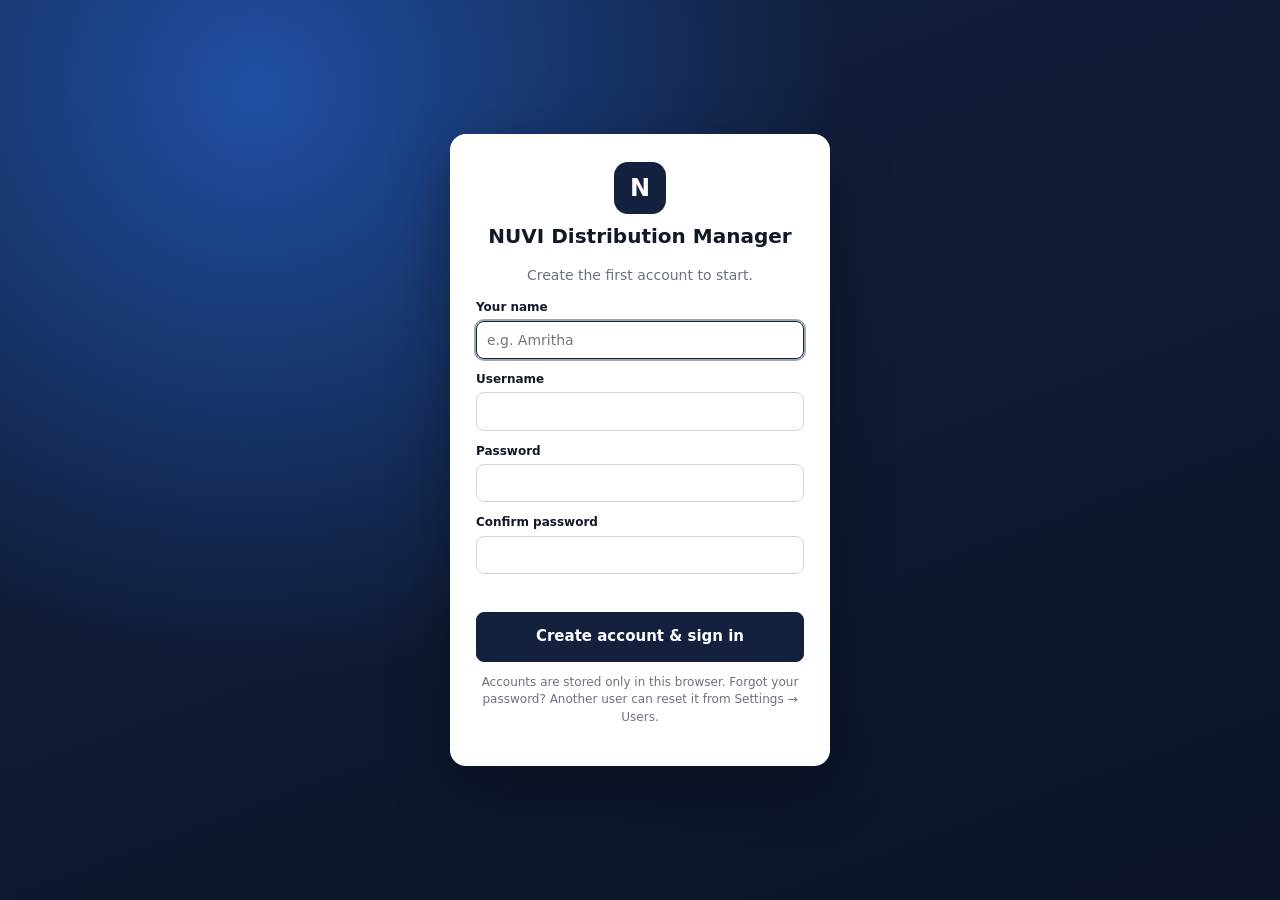
==== client/index.html @ f54bb312 "Step 4: client extension skeleton connected to Supabase Co-Authored-By: Claude Opus 5.5 <noreply@ant" ====
<!doctype html>
<html lang="en">
<head>
  <meta charset="utf-8">
  <meta name="viewport" content="width=device-width, initial-scale=1">
  <title>NUVI Distribution Manager</title>
  <link rel="stylesheet" href="css/styles.css">
</head>
<body>
  <div id="app"><p style="padding:24px">Loading…</p></div>
  <div id="toasts"></div>

  <!-- Classic scripts (no modules) so the page also opens directly from disk. -->
  <script src="lib/supabase.js"></script>
  <script src="js/config.js"></script>
  <script src="js/db.js"></script>
  <script src="js/store.js"></script>
  <script src="js/engine.js"></script>
  <script src="js/app.js"></script>
</body>
</html>
---- client/css/styles.css ----
/* NUVI Distribution Manager — prototype styles
   Full browser layout: sidebar + content. Collapses to a top menu below 860 px.
   --biz = colour of the selected profile. */
:root {
  --biz: #d97706;
  --navy: #13213f;
  --bg: #f4f5f7; --card: #ffffff; --text: #111827; --muted: #6b7280; --line: #e5e7eb;
  --ok: #15803d; --warn: #d97706; --bad: #b91c1c; --info: #2563eb;
  --radius: 10px;
  color-scheme: light;
}
* { box-sizing: border-box; }
html, body { margin: 0; }
body { background: var(--bg); color: var(--text); font: 14px/1.45 system-ui, -apple-system, "Segoe UI", "Noto Sans Sinhala", "Iskoola Pota", sans-serif; }
button, input, select, textarea { font: inherit; color: inherit; }
h1 { font-size: 20px; margin: 4px 0; text-align: center; }
h2 { font-size: 20px; margin: 0; } h3 { font-size: 15px; margin: 0 0 10px; }
.muted { color: var(--muted); } .small { font-size: 12px; } .b { font-weight: 600; }
.center { text-align: center; } .right { text-align: right; } .nowrap { white-space: nowrap; }
.mb { margin-bottom: 10px; } .mt { margin-top: 10px; }
.row { display: flex; align-items: center; } .between { justify-content: space-between; } .gap { gap: 8px; } .wrap { flex-wrap: wrap; } .grow { flex: 1; min-width: 0; }
.grid2 { display: grid; grid-template-columns: repeat(2, minmax(0, 1fr)); gap: 10px; }
.grid3 { display: grid; grid-template-columns: repeat(3, minmax(0, 1fr)); gap: 10px; }
.grid4 { display: grid; grid-template-columns: repeat(4, minmax(0, 1fr)); gap: 8px; }
.two { display: grid; grid-template-columns: repeat(2, minmax(0, 1fr)); gap: 16px; align-items: start; margin-bottom: 16px; }
.two.side-left { grid-template-columns: minmax(300px, 420px) minmax(0, 1fr); }
.narrow { max-width: 640px; margin: 0 auto; }

/* ---------- Login ---------- */
.login-page { min-height: 100vh; display: grid; place-items: center; padding: 24px 16px;
  background: radial-gradient(circle at 20% 10%, #1f4fa3 0, transparent 45%), linear-gradient(160deg, #13213f, #0b1428); }
.login-card { width: 100%; max-width: 380px; background: #fff; border-radius: 16px; padding: 28px 26px; box-shadow: 0 20px 60px rgba(0,0,0,.35); }
.login-logo { width: 52px; height: 52px; margin: 0 auto 8px; border-radius: 14px; background: var(--navy); color: #fff; display: grid; place-items: center; font-weight: 800; font-size: 24px; }
.login-card .err { min-height: 18px; margin-bottom: 8px; }

/* ---------- Shell ---------- */
.shell { display: flex; min-height: 100vh; }
.side { width: 256px; flex: none; background: var(--navy); color: #e5e7eb; display: flex; flex-direction: column; padding: 16px 12px; position: sticky; top: 0; height: 100vh; overflow-y: auto; }
.side-brand { display: flex; gap: 10px; align-items: center; padding: 0 6px 14px; border-bottom: 1px solid rgba(255,255,255,.1); }
.logo { width: 34px; height: 34px; border-radius: 9px; background: var(--biz); color: #fff; display: grid; place-items: center; font-weight: 800; flex: none; }
.brand-title { font-weight: 700; color: #fff; }
.side-sub { font-size: 12px; color: #94a3b8; }
.side-section { text-transform: uppercase; letter-spacing: .06em; font-size: 11px; color: #94a3b8; margin: 16px 6px 6px; }
.profiles { display: flex; flex-direction: column; gap: 4px; }
.profile-btn { display: flex; align-items: center; gap: 8px; width: 100%; padding: 8px 10px; border-radius: 8px; border: 1px solid transparent; background: none; color: #cbd5e1; cursor: pointer; text-align: left; }
.profile-btn:hover { background: rgba(255,255,255,.06); }
.profile-btn.on { background: color-mix(in srgb, var(--pc) 22%, transparent); border-color: var(--pc); color: #fff; font-weight: 600; }
.profile-btn .dot { width: 10px; height: 10px; border-radius: 50%; background: var(--pc); flex: none; }
.ptag-sm { font-size: 10px; font-weight: 700; opacity: .8; }
.side-link { background: none; border: 0; color: #93c5fd; font-size: 12px; text-align: left; padding: 6px 10px; cursor: pointer; }
.side-link:hover { text-decoration: underline; }
.nav-item { display: flex; align-items: center; gap: 10px; width: 100%; padding: 9px 10px; border: 0; border-radius: 8px; background: none; color: #cbd5e1; cursor: pointer; text-align: left; }
.nav-item:hover { background: rgba(255,255,255,.06); color: #fff; }
.nav-item.on { background: #fff; color: var(--navy); font-weight: 600; }
.nav-item .ico { width: 18px; text-align: center; }
.live-dot { width: 8px; height: 8px; border-radius: 50%; background: #22c55e; margin-left: auto; box-shadow: 0 0 0 3px rgba(34,197,94,.25); }
.side-foot { margin-top: auto; padding-top: 14px; border-top: 1px solid rgba(255,255,255,.1); display: flex; gap: 8px; align-items: center; }
.avatar { width: 32px; height: 32px; border-radius: 50%; background: var(--biz); color: #fff; display: grid; place-items: center; font-weight: 700; flex: none; }
.side-foot .b { color: #fff; }
.btn.ghost-light { background: transparent; color: #e5e7eb; border-color: rgba(255,255,255,.25); }
.btn.ghost-light:hover:not(:disabled) { background: rgba(255,255,255,.08); }

.content { flex: 1; min-width: 0; display: flex; flex-direction: column; }
.topbar { position: sticky; top: 0; z-index: 5; background: var(--card); border-bottom: 1px solid var(--line); border-top: 4px solid var(--biz); padding: 10px 24px; display: flex; align-items: center; gap: 12px; }
.top-profile { display: flex; gap: 10px; align-items: center; min-width: 0; }
.menu-toggle { display: none; }
main { padding: 22px 24px 40px; max-width: 1280px; width: 100%; }
.page-title { display: flex; justify-content: space-between; align-items: flex-start; gap: 12px; flex-wrap: wrap; margin-bottom: 16px; }
.running-chip { border: 0; border-radius: 999px; padding: 6px 12px; background: #dbeafe; color: #1e40af; font-size: 12px; font-weight: 600; cursor: pointer; white-space: nowrap; }
.ptag { background: var(--pc); color: #fff; font-weight: 700; font-size: 11px; padding: 4px 7px; border-radius: 6px; flex: none; }
.scrim { display: none; }

@media (max-width: 860px) {
  .side { position: fixed; left: 0; top: 0; z-index: 40; transform: translateX(-100%); transition: transform .2s; box-shadow: 0 0 40px rgba(0,0,0,.3); }
  .side.open { transform: none; }
  .scrim { display: block; position: fixed; inset: 0; background: rgba(15,23,42,.4); z-index: 30; }
  .menu-toggle { display: inline-grid; place-items: center; }
  .topbar { padding: 10px 16px; }
  .top-profile .muted { display: none; }
  main { padding: 16px; }
  .two, .two.side-left { grid-template-columns: minmax(0, 1fr); }
  .running-chip { white-space: normal; }
}

/* ---------- Cards, lists, tables ---------- */
.card { background: var(--card); border: 1px solid var(--line); border-radius: var(--radius); padding: 16px; margin-bottom: 16px; }
.two > .card, .two > div > .card:last-child { margin-bottom: 0; }
.two > div > .card { margin-bottom: 16px; }
details.card > summary { cursor: pointer; font-weight: 600; }
details.card[open] > summary { margin-bottom: 8px; }
.list { display: flex; flex-direction: column; gap: 6px; }
.list.scroll { max-height: 460px; overflow-y: auto; }
.list-row { display: flex; gap: 10px; align-items: center; background: var(--card); border: 1px solid var(--line); border-radius: 8px; padding: 9px 10px; text-align: left; width: 100%; }
.list-row.dim, tr.dim { opacity: .55; }
.list-row.hl { border-color: var(--biz); background: color-mix(in srgb, var(--biz) 7%, #fff); }
.list-row.check { cursor: pointer; align-items: flex-start; }
.list-row.check:hover { border-color: var(--biz); }
.list-row.check input { margin-top: 3px; width: 16px; height: 16px; accent-color: var(--biz); flex: none; }
.check-grid { display: grid; grid-template-columns: repeat(auto-fill, minmax(240px, 1fr)); gap: 8px; margin: 10px 0; }
.note { background: #fefce8; border: 1px solid #fde68a; border-radius: 6px; padding: 5px 8px; margin-top: 6px; font-size: 13px; }
.empty, .empty-cell { text-align: center; color: var(--muted); padding: 28px 10px; }
.empty { border: 1px dashed var(--line); border-radius: var(--radius); }
ul.plain { margin: 0; padding-left: 18px; }
.kv { display: grid; grid-template-columns: auto 1fr; gap: 6px 14px; } .kv span { color: var(--muted); }
.toolbar { display: flex; gap: 8px; flex-wrap: wrap; margin-bottom: 10px; }
.toolbar input { min-width: 200px; } .toolbar select { width: auto; min-width: 150px; }
.table-wrap { overflow: auto; border: 1px solid var(--line); border-radius: 8px; }
.table-wrap.tall { max-height: 50vh; }
table { width: 100%; border-collapse: collapse; }
.tbl th, .tbl td { text-align: left; padding: 9px 12px; border-bottom: 1px solid var(--line); vertical-align: middle; }
.tbl td.right, .tbl th.right { text-align: right; }
.tbl th { background: #f9fafb; font-size: 12px; color: var(--muted); font-weight: 600; position: sticky; top: 0; white-space: nowrap; }
.tbl tbody tr:last-child td { border-bottom: 0; }
.tbl.clickable tbody tr { cursor: pointer; } .tbl.clickable tbody tr:hover { background: #f9fafb; }
.url { display: block; word-break: break-all; text-decoration: none; } a.url:hover { text-decoration: underline; }

/* ---------- Stats ---------- */
.stats { display: grid; grid-template-columns: repeat(auto-fit, minmax(180px, 1fr)); gap: 12px; margin-bottom: 16px; }
.stat { background: var(--card); border: 1px solid var(--line); border-radius: var(--radius); padding: 14px; text-align: left; cursor: pointer; min-width: 0; }
.stat:hover { border-color: var(--biz); }
.stat-num { font-size: 28px; font-weight: 800; color: color-mix(in srgb, var(--biz) 80%, #000); }

/* ---------- Badges, chips, banners ---------- */
.badge { display: inline-block; white-space: nowrap; font-size: 11px; font-weight: 600; padding: 2px 8px; border-radius: 999px; color: var(--c); background: color-mix(in srgb, var(--c) 13%, #fff); border: 1px solid color-mix(in srgb, var(--c) 30%, #fff); }
.chip { display: inline-block; font-size: 11px; margin-top: 4px; padding: 1px 7px; border-radius: 6px; }
.chip.ok { background: #dcfce7; color: #166534; } .chip.warn { background: #fef3c7; color: #92400e; }
.r-VALID { color: var(--ok); } .r-INVALID { color: var(--bad); } .r-DUPLICATE { color: var(--warn); }
.banner { display: flex; justify-content: space-between; align-items: center; gap: 12px; flex-wrap: wrap; border-radius: var(--radius); padding: 12px 14px; margin-bottom: 14px; }
.banner.info { background: #eff6ff; border: 1px solid #bfdbfe; }
.banner.warn { background: #fffbeb; border: 1px solid #fcd34d; }

/* ---------- Forms ---------- */
input, select, textarea { width: 100%; border: 1px solid #d1d5db; border-radius: 8px; padding: 8px 10px; background: #fff; }
input:focus, select:focus, textarea:focus { outline: 2px solid color-mix(in srgb, var(--biz) 40%, transparent); border-color: var(--biz); }
input[readonly] { background: #f9fafb; color: var(--muted); }
textarea { resize: vertical; }
.field { display: block; margin-bottom: 12px; }
.field > span { display: block; font-size: 12px; font-weight: 600; margin-bottom: 4px; }
.err { color: var(--bad); font-size: 12px; }
.err:not(:empty) { margin-top: 3px; }
.swatches { display: flex; gap: 8px; flex-wrap: wrap; }
.swatch { width: 28px; height: 28px; border-radius: 50%; border: 3px solid #fff; box-shadow: 0 0 0 1px var(--line); cursor: pointer; }
.swatch.on { box-shadow: 0 0 0 2px var(--text); }
.seg { display: flex; gap: 4px; flex-wrap: wrap; background: #e5e7eb; padding: 4px; border-radius: 10px; margin-bottom: 16px; width: fit-content; max-width: 100%; }
.seg-btn { border: 0; background: none; padding: 7px 14px; border-radius: 7px; cursor: pointer; font-weight: 600; color: var(--muted); }
.seg-btn.on { background: #fff; color: var(--text); box-shadow: 0 1px 2px rgba(0,0,0,.08); }

/* ---------- Buttons ---------- */
.btn { border: 1px solid #d1d5db; background: #fff; border-radius: 8px; padding: 8px 14px; cursor: pointer; font-weight: 600; white-space: nowrap; }
.btn:hover:not(:disabled) { background: #f9fafb; }
.btn:disabled { opacity: .45; cursor: not-allowed; }
.btn.sm { padding: 5px 10px; font-size: 12px; }
.btn.block { width: 100%; } .btn.big { padding: 13px; font-size: 15px; }
.btn.primary { background: var(--biz); border-color: var(--biz); color: #fff; }
.btn.primary:hover:not(:disabled) { background: color-mix(in srgb, var(--biz) 85%, #000); }
.btn.success { background: var(--ok); border-color: var(--ok); color: #fff; }
.btn.success:hover:not(:disabled) { background: #166534; }
.btn.danger { background: var(--bad); border-color: var(--bad); color: #fff; }
.btn.danger-ghost { color: var(--bad); border-color: #fca5a5; }
.btn.warn-ghost { color: #b45309; border-color: #fcd34d; }
.link { border: 0; background: none; padding: 0; color: color-mix(in srgb, var(--biz) 80%, #000); cursor: pointer; font-weight: 600; text-align: left; }
.link:hover { text-decoration: underline; }
.icon-btn { border: 1px solid var(--line); background: #fff; border-radius: 6px; width: 30px; height: 30px; cursor: pointer; }

/* ---------- Distribution ---------- */
.progress { height: 8px; background: #e5e7eb; border-radius: 99px; overflow: hidden; }
.progress .bar { height: 100%; background: var(--ok); transition: width .3s; }
.counts { display: grid; grid-template-columns: repeat(5, minmax(0, 1fr)); gap: 6px; margin-top: 12px; }
.count { text-align: center; border-radius: 8px; padding: 6px 2px; background: color-mix(in srgb, var(--c) 10%, #fff); }
.count b { display: block; font-size: 18px; color: var(--c); }
.count span { font-size: 10px; color: var(--muted); line-height: 1.1; display: block; }
.card.current { border: 2px solid var(--biz); }
.cur-name { font-size: 22px; font-weight: 700; margin: 4px 0; }
.pos { font-weight: 700; background: var(--biz); color: #fff; padding: 2px 10px; border-radius: 6px; font-size: 13px; }
.hint { background: #f3f4f6; border-radius: 6px; padding: 8px 10px; margin-top: 10px; color: #374151; }
.actions { display: flex; flex-direction: column; gap: 8px; }
.done { text-align: center; padding: 16px 0; }
.done-ico { width: 56px; height: 56px; border-radius: 50%; background: var(--ok); color: #fff; font-size: 30px; display: grid; place-items: center; margin: 0 auto 8px; }

/* ---------- Modal & toast ---------- */
.modal-wrap { position: fixed; inset: 0; background: rgba(15, 23, 42, .5); display: flex; align-items: center; justify-content: center; z-index: 50; padding: 16px; }
.modal { background: #fff; width: 100%; max-width: 520px; max-height: 92vh; display: flex; flex-direction: column; border-radius: 14px; box-shadow: 0 20px 60px rgba(0,0,0,.25); }
.modal.wide { max-width: 760px; }
.modal-head { display: flex; justify-content: space-between; align-items: center; padding: 14px 18px; border-bottom: 1px solid var(--line); }
.modal-head h3 { margin: 0; }
.modal-body { padding: 18px; overflow: auto; }
.modal-body p { margin: 0 0 8px; }
.modal-foot { display: flex; gap: 8px; justify-content: flex-end; padding: 12px 18px; border-top: 1px solid var(--line); }
#toasts { position: fixed; right: 20px; bottom: 20px; display: flex; flex-direction: column; gap: 8px; z-index: 100; max-width: min(420px, calc(100% - 32px)); }
.toast { background: #111827; color: #fff; padding: 11px 16px; border-radius: 8px; box-shadow: 0 6px 20px rgba(0,0,0,.2); transition: opacity .3s, transform .3s; }
.toast.error { background: var(--bad); }
.toast.out { opacity: 0; transform: translateY(6px); }
@media (max-width: 600px) { .grid3 { grid-template-columns: minmax(0, 1fr); } #toasts { left: 16px; right: 16px; } }
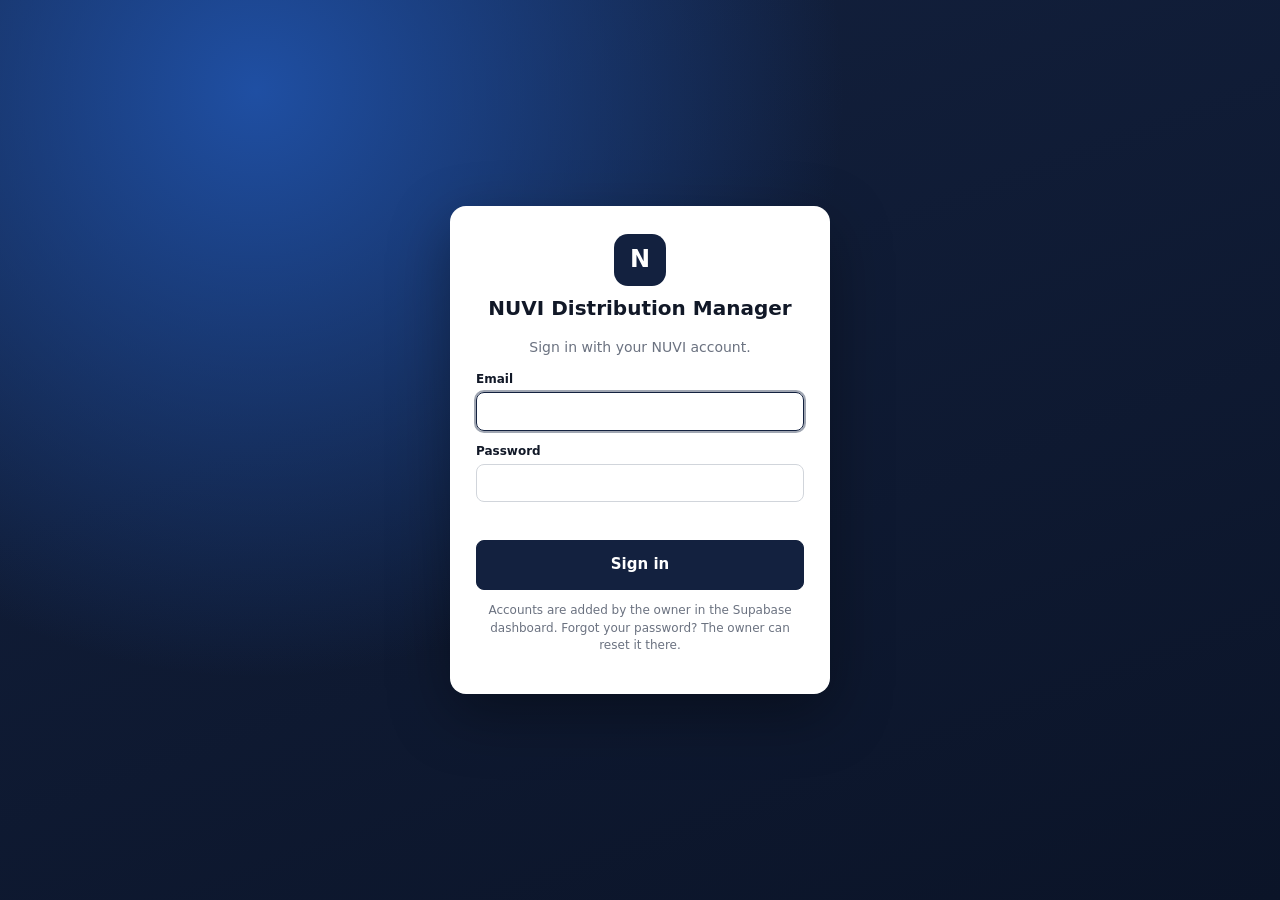
==== commit 8a15adcc: "Step 5A: make client deployable as a website on Cloudflare Pages Co-Authored-By: Claude Opus 5.5 <no" ====
--- a/client/index.html
+++ b/client/index.html
@@ -3,7 +3,10 @@
 <head>
   <meta charset="utf-8">
   <meta name="viewport" content="width=device-width, initial-scale=1">
+  <meta name="robots" content="noindex, nofollow">
+  <meta name="referrer" content="no-referrer">
   <title>NUVI Distribution Manager</title>
+  <link rel="icon" href="favicon.svg" type="image/svg+xml">
   <link rel="stylesheet" href="css/styles.css">
 </head>
 <body>
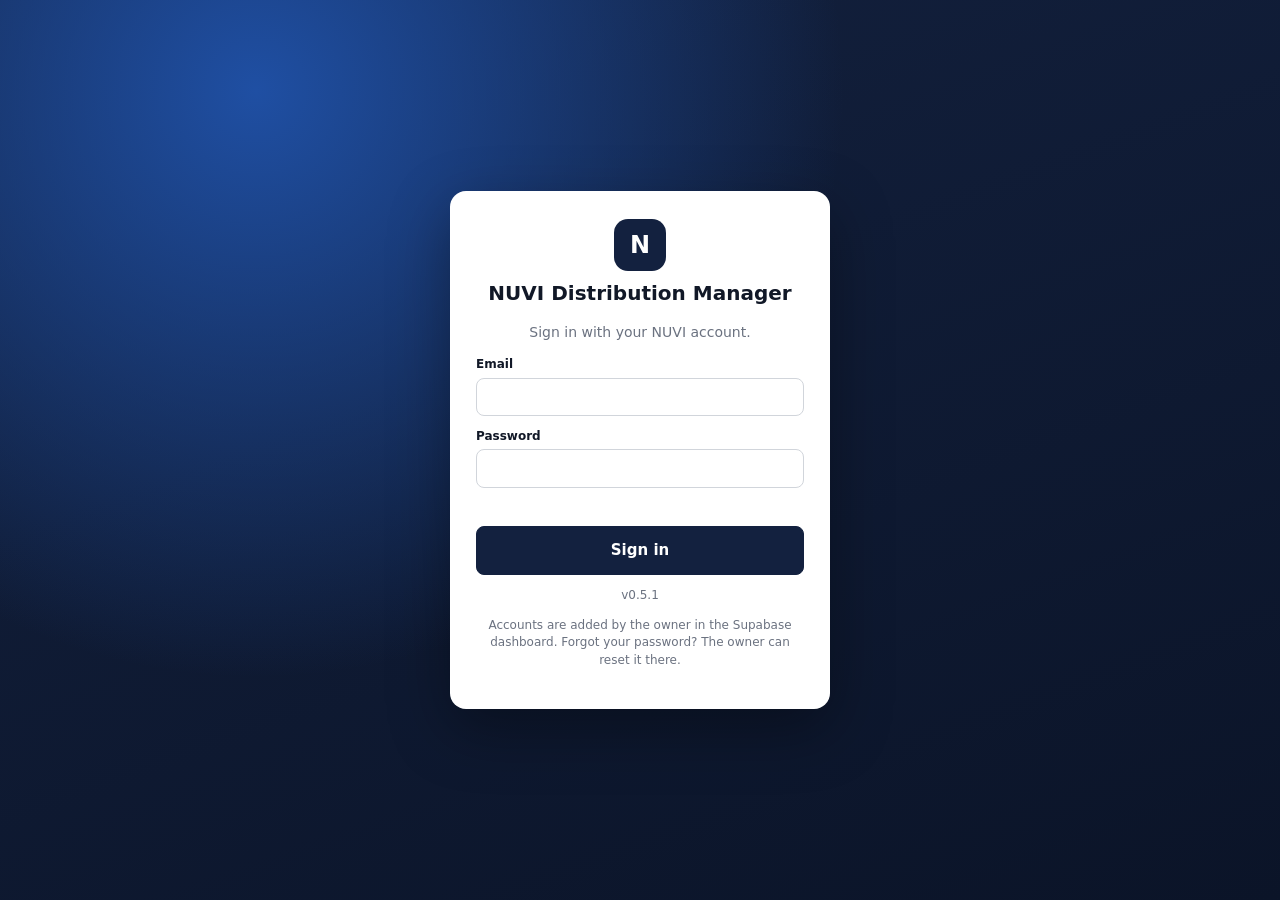
==== commit 1c40daee: "Auto-deploy: GitHub Action publishes to Cloudflare on push; in-app update notice Co-Authored-By: Cla" ====
--- a/client/index.html
+++ b/client/index.html
@@ -19,6 +19,7 @@
   <script src="js/db.js"></script>
   <script src="js/store.js"></script>
   <script src="js/engine.js"></script>
+  <script src="js/updates.js"></script>
   <script src="js/app.js"></script>
 </body>
 </html>
--- a/client/css/styles.css
+++ b/client/css/styles.css
@@ -191,3 +191,6 @@
 .toast.error { background: var(--bad); }
 .toast.out { opacity: 0; transform: translateY(6px); }
 @media (max-width: 600px) { .grid3 { grid-template-columns: minmax(0, 1fr); } #toasts { left: 16px; right: 16px; } }
+
+/* New-version notice (js/updates.js) */
+.update-bar { position: fixed; left: 50%; top: 12px; transform: translateX(-50%); z-index: 200; display: flex; align-items: center; gap: 12px; flex-wrap: wrap; justify-content: center; background: #13213f; color: #fff; padding: 10px 14px; border-radius: 12px; box-shadow: 0 10px 30px rgba(0,0,0,.3); max-width: calc(100% - 32px); }
